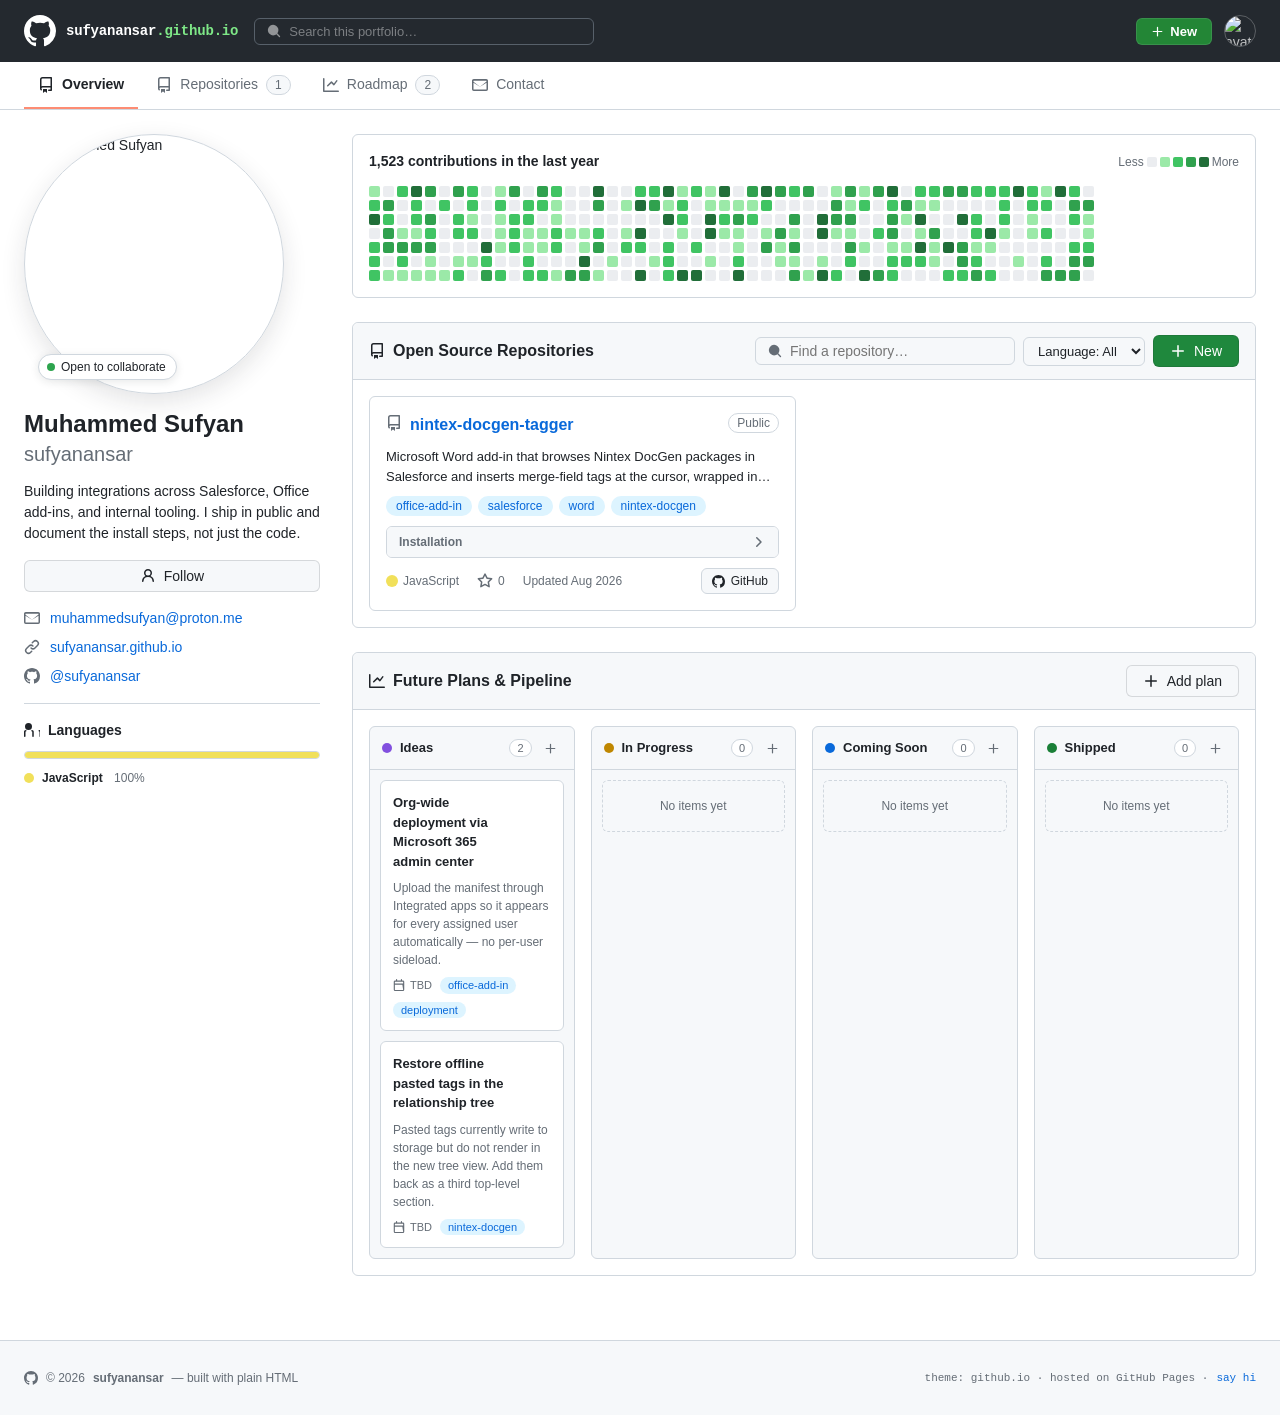
==== index.html @ 813c8bcf "Initial site + Nintex DocGen Field Tagger" ====
<!DOCTYPE html>
<html lang="en">
<head>
<meta charset="UTF-8">
<meta name="viewport" content="width=device-width, initial-scale=1.0">
<title>sufyanansar.github.io — Open Source Portfolio</title>
<link rel="icon" href="https://avatars.githubusercontent.com/u/69829116?s=60&v=4">
<link rel="stylesheet" href="https://cdn.jsdelivr.net/npm/@fontsource/jetbrains-mono@5.0.8/index.css">
<style>
  :root{
    --canvas:#ffffff;
    --subtle:#f6f8fa;
    --border:#d0d7de;
    --border-muted:#d8dee4;
    --text:#1f2328;
    --muted:#656d76;
    --accent:#0969da;
    --accent-emphasis:#0550ae;
    --green:#1f883d;
    --green-hover:#1a7f37;
    --red:#cf222e;
    --purple:#8250df;
    --amber:#9a6700;
    --topic-bg:#ddf4ff;
    --topic-fg:#0969da;
    --header:#24292f;
    --mono:'JetBrains Mono',ui-monospace,SFMono-Regular,Menlo,Consolas,monospace;
    --sans:-apple-system,BlinkMacSystemFont,"Segoe UI","Noto Sans",Helvetica,Arial,sans-serif;
  }
  *{margin:0;padding:0;box-sizing:border-box}
  html{scroll-behavior:smooth}
  body{background:var(--canvas);color:var(--text);font-family:var(--sans);font-size:14px;line-height:1.5}
  ::selection{background:rgba(9,105,218,.2)}
  a{color:var(--accent);text-decoration:none}
  a:hover{text-decoration:underline}
  button{font-family:var(--sans)}
  svg.oct{width:16px;height:16px;fill:currentColor;flex-shrink:0;vertical-align:text-bottom}

  /* ============ TOP DARK HEADER (github.com style) ============ */
  .gh-header{background:var(--header);color:#ffffffb3;position:sticky;top:0;z-index:100}
  .gh-header-inner{max-width:1280px;margin:0 auto;padding:0 24px;height:62px;display:flex;align-items:center;gap:16px}
  .gh-logo{display:flex;align-items:center;gap:10px;color:#fff;font-weight:600;font-size:15px;text-decoration:none}
  .gh-logo:hover{text-decoration:none}
  .gh-logo svg{width:32px;height:32px;fill:#fff}
  .gh-logo span{font-family:var(--mono);font-size:14px;letter-spacing:-.2px}
  .gh-logo span b{color:#7ee787;font-weight:600}
  .gh-search{flex:1;max-width:340px;display:flex;align-items:center;gap:8px;border:1px solid #57606a;border-radius:6px;padding:5px 12px;color:#ffffff80;background:transparent;transition:.15s;cursor:text}
  .gh-search:focus-within{border-color:#7ee787;color:#ffffffcc}
  .gh-search svg{width:14px;height:14px}
  .gh-search input{flex:1;background:transparent;border:none;outline:none;color:#fff;font-size:13px}
  .gh-search input::placeholder{color:#ffffff66}
  .gh-right{margin-left:auto;display:flex;align-items:center;gap:12px}
  .gh-new{display:inline-flex;align-items:center;gap:6px;background:#238636;border:1px solid rgba(240,246,252,.1);color:#fff;font-size:13px;font-weight:600;padding:5px 14px;border-radius:6px;cursor:pointer;transition:.15s}
  .gh-new:hover{background:#2ea043}
  .gh-new svg{width:13px;height:13px}
  .gh-avatar{width:32px;height:32px;border-radius:50%;border:1px solid #ffffff40;overflow:hidden;display:block}
  .gh-avatar img{width:100%;height:100%;object-fit:cover;display:block}

  /* ============ PROFILE TAB BAR ============ */
  .tabbar{border-bottom:1px solid var(--border);background:var(--canvas);position:sticky;top:62px;z-index:90}
  .tabbar-inner{max-width:1280px;margin:0 auto;padding:0 24px;display:flex;gap:4px;overflow-x:auto}
  .tab{display:inline-flex;align-items:center;gap:8px;padding:12px 14px;font-size:14px;color:var(--muted);border-bottom:2px solid transparent;white-space:nowrap;transition:.15s}
  .tab:hover{color:var(--text);border-bottom-color:var(--border);text-decoration:none}
  .tab.active{color:var(--text);font-weight:600;border-bottom-color:#fd8c73}
  .tab .cnt{background:var(--subtle);border:1px solid var(--border);border-radius:2em;font-size:12px;font-weight:500;padding:0 8px;line-height:18px;color:var(--muted)}

  /* ============ LAYOUT ============ */
  .container{max-width:1280px;margin:0 auto;padding:24px;display:grid;grid-template-columns:296px 1fr;gap:32px}

  /* ============ SIDEBAR ============ */
  .avatar-wrap{position:relative;margin-bottom:16px}
  .avatar{width:260px;max-width:100%;aspect-ratio:1;border-radius:50%;border:1px solid var(--border);overflow:hidden;box-shadow:0 8px 24px rgba(31,35,40,.12)}
  .avatar img{width:100%;height:100%;object-fit:cover}
  .status-pill{position:absolute;bottom:14px;left:14px;background:#fff;border:1px solid var(--border);border-radius:2em;padding:3px 10px 3px 8px;font-size:12px;font-weight:500;display:flex;align-items:center;gap:6px;box-shadow:0 2px 8px rgba(31,35,40,.1)}
  .status-pill .sdot{width:8px;height:8px;border-radius:50%;background:#2da44e;animation:pulse 1.8s infinite}
  @keyframes pulse{0%,100%{opacity:1}50%{opacity:.35}}
  .p-name{font-size:24px;font-weight:600;line-height:1.2}
  .p-user{font-size:20px;font-weight:300;color:var(--muted);margin-bottom:12px}
  .p-bio{color:var(--text);margin-bottom:16px}
  .btn{display:inline-flex;align-items:center;justify-content:center;gap:8px;font-size:14px;font-weight:500;padding:5px 16px;border-radius:6px;border:1px solid rgba(31,35,40,.15);background:var(--subtle);color:var(--text);cursor:pointer;transition:.15s;line-height:20px}
  .btn:hover{background:#f3f4f6}
  .btn-green{background:var(--green);border-color:rgba(31,35,40,.15);color:#fff}
  .btn-green:hover{background:var(--green-hover)}
  .btn-full{width:100%}
  .p-meta{list-style:none;margin:16px 0;display:flex;flex-direction:column;gap:8px;color:var(--muted)}
  .p-meta li{display:flex;align-items:center;gap:10px}
  .p-meta svg{color:var(--muted)}
  .p-meta a{color:var(--accent)}
  .divider{border-top:1px solid var(--border);margin:16px 0}
  .side-h{font-size:14px;font-weight:600;margin-bottom:10px;display:flex;align-items:center;gap:8px}
  .lang-bar{display:flex;height:8px;border-radius:6px;overflow:hidden;border:1px solid var(--border);margin-bottom:10px;background:var(--subtle)}
  .lang-bar span{transition:.3s}
  .lang-legend{list-style:none;display:flex;flex-direction:column;gap:6px;font-size:12px;color:var(--muted)}
  .lang-legend li{display:flex;align-items:center;gap:8px}
  .lang-legend .dot{width:10px;height:10px;border-radius:50%;flex-shrink:0}
  .lang-legend b{color:var(--text);font-weight:600}
  .no-langs{font-size:12px;color:var(--muted)}

  /* ============ MAIN ============ */
  .main-col{min-width:0}
  .card-box{border:1px solid var(--border);border-radius:6px;margin-bottom:24px}
  .card-box-head{display:flex;align-items:center;justify-content:space-between;gap:12px;padding:12px 16px;border-bottom:1px solid var(--border);background:var(--subtle);border-radius:6px 6px 0 0;flex-wrap:wrap}
  .card-box-head h2{font-size:16px;font-weight:600;display:flex;align-items:center;gap:8px}
  .card-box-body{padding:16px}

  /* contribution graph */
  .contrib-head{display:flex;align-items:center;justify-content:space-between;gap:12px;flex-wrap:wrap}
  .contrib-head b{font-size:14px}
  .legend{display:flex;align-items:center;gap:3px;font-size:12px;color:var(--muted)}
  .legend i{width:10px;height:10px;border-radius:2px;display:inline-block}
  .graph-scroll{overflow-x:auto;padding-top:14px}
  .graph{display:grid;grid-auto-flow:column;grid-template-rows:repeat(7,11px);gap:3px;width:max-content}
  .graph i{width:11px;height:11px;border-radius:2px;background:#ebedf0}

  /* toolbar */
  .toolbar{display:flex;gap:8px;flex-wrap:wrap;align-items:center}
  .searchbox{display:flex;align-items:center;gap:8px;border:1px solid var(--border);border-radius:6px;padding:5px 12px;flex:1;min-width:200px;transition:.15s}
  .searchbox:focus-within{border-color:var(--accent);box-shadow:0 0 0 3px rgba(9,105,218,.3)}
  .searchbox svg{color:var(--muted);width:14px;height:14px}
  .searchbox input{flex:1;border:none;outline:none;font-size:14px;background:transparent;color:var(--text)}
  select.gh-select{border:1px solid var(--border);border-radius:6px;background:var(--subtle);padding:5px 10px;font-size:13px;color:var(--text);outline:none;cursor:pointer}
  select.gh-select:focus{border-color:var(--accent);box-shadow:0 0 0 3px rgba(9,105,218,.3)}

  /* repo cards */
  .repo-grid{display:grid;grid-template-columns:repeat(2,1fr);gap:16px;padding:16px}
  .repo-card{border:1px solid var(--border);border-radius:6px;padding:16px;display:flex;flex-direction:column;gap:10px;position:relative;transition:.15s;background:var(--canvas)}
  .repo-card:hover{border-color:#b6c2cc;box-shadow:0 4px 12px rgba(31,35,40,.08)}
  .repo-top{display:flex;align-items:flex-start;gap:8px}
  .repo-top svg.repo-ic{color:var(--muted);margin-top:2px}
  .repo-name{font-size:16px;font-weight:600;color:var(--accent);overflow:hidden;text-overflow:ellipsis;white-space:nowrap;flex:1;min-width:0}
  .badge-public{font-size:12px;color:var(--muted);border:1px solid var(--border);border-radius:2em;padding:0 8px;line-height:18px;flex-shrink:0}
  .repo-actions{display:flex;gap:4px;opacity:0;transition:.15s;position:absolute;top:10px;right:10px;background:#fff;padding:2px;border-radius:6px;border:1px solid transparent}
  .repo-card:hover .repo-actions{opacity:1}
  .repo-actions:hover{border-color:var(--border)}
  .icon-btn{width:26px;height:26px;border:none;background:transparent;border-radius:6px;cursor:pointer;display:grid;place-items:center;color:var(--muted);transition:.1s}
  .icon-btn:hover{background:var(--subtle);color:var(--text)}
  .icon-btn.del:hover{color:var(--red)}
  .icon-btn svg{width:14px;height:14px}
  .repo-desc{color:var(--text);font-size:13px;overflow:hidden;display:-webkit-box;-webkit-line-clamp:2;-webkit-box-orient:vertical}
  .topics{display:flex;flex-wrap:wrap;gap:6px}
  .topic{background:var(--topic-bg);color:var(--topic-fg);font-size:12px;font-weight:500;border-radius:2em;padding:1px 10px;transition:.1s;cursor:default}
  .topic:hover{background:#c7e7ff}
  .install details{border:1px solid var(--border);border-radius:6px;overflow:hidden}
  .install summary{list-style:none;cursor:pointer;display:flex;align-items:center;justify-content:space-between;padding:6px 12px;background:var(--subtle);font-size:12px;font-weight:600;color:var(--muted);user-select:none}
  .install summary::-webkit-details-marker{display:none}
  .install summary:hover{color:var(--text)}
  .install summary .chev{transition:.2s}
  .install details[open] summary .chev{transform:rotate(90deg)}
  .install-body{border-top:1px solid var(--border);background:#fff;position:relative}
  .install-body pre{font-family:var(--mono);font-size:12px;line-height:1.6;padding:12px 12px;overflow-x:auto;color:var(--text);white-space:pre-wrap}
  .copy-btn{position:absolute;top:6px;right:6px;display:inline-flex;align-items:center;gap:5px;border:1px solid var(--border);background:var(--subtle);border-radius:6px;font-size:11px;font-family:var(--mono);color:var(--muted);padding:3px 8px;cursor:pointer;transition:.1s}
  .copy-btn:hover{color:var(--text);background:#eef1f4}
  .copy-btn.ok{color:var(--green);border-color:#2da44e66}
  .copy-btn svg{width:12px;height:12px}
  .repo-meta{display:flex;align-items:center;gap:14px;color:var(--muted);font-size:12px;margin-top:auto;flex-wrap:wrap}
  .meta-item{display:inline-flex;align-items:center;gap:5px}
  .meta-item .dot{width:12px;height:12px;border-radius:50%;display:inline-block}
  .star-btn{display:inline-flex;align-items:center;gap:5px;border:none;background:none;color:var(--muted);font-size:12px;cursor:pointer;padding:2px 4px;border-radius:4px;transition:.1s}
  .star-btn:hover{color:var(--accent);background:var(--topic-bg)}
  .star-btn.starred{color:var(--amber)}
  .star-btn.starred svg{fill:#eac54f}
  .gh-link-btn{display:inline-flex;align-items:center;gap:6px;border:1px solid var(--border);background:var(--subtle);border-radius:6px;padding:3px 10px;font-size:12px;font-weight:500;color:var(--text);transition:.1s}
  .gh-link-btn:hover{background:#eef1f4;text-decoration:none;color:var(--accent-emphasis)}
  .gh-link-btn svg{width:13px;height:13px}

  /* empty state */
  .empty{grid-column:1/-1;border:1.5px dashed var(--border);border-radius:6px;text-align:center;padding:48px 20px;color:var(--muted)}
  .empty b{display:block;color:var(--text);font-size:15px;margin-bottom:6px}
  .empty p{margin-bottom:14px;font-size:13px}

  /* ============ ROADMAP BOARD ============ */
  .board{display:grid;grid-template-columns:repeat(4,1fr);gap:16px;padding:16px}
  .board-col{background:var(--subtle);border:1px solid var(--border);border-radius:6px;display:flex;flex-direction:column;min-height:220px}
  .board-col-head{display:flex;align-items:center;gap:8px;padding:10px 12px;border-bottom:1px solid var(--border);font-size:13px;font-weight:600}
  .board-col-head .cdot{width:10px;height:10px;border-radius:50%}
  .board-col-head .cnt{margin-left:auto;background:#fff;border:1px solid var(--border);border-radius:2em;font-size:11px;font-weight:500;padding:0 7px;line-height:16px;color:var(--muted)}
  .board-col-head .add-mini{border:none;background:transparent;color:var(--muted);cursor:pointer;border-radius:4px;width:22px;height:22px;display:grid;place-items:center}
  .board-col-head .add-mini:hover{background:#eef1f4;color:var(--green)}
  .board-col-head .add-mini svg{width:13px;height:13px}
  .board-col-body{padding:10px;display:flex;flex-direction:column;gap:10px;flex:1}
  .plan-card{background:#fff;border:1px solid var(--border);border-radius:6px;padding:12px;display:flex;flex-direction:column;gap:8px;position:relative;transition:.15s;animation:rise .35s ease both}
  @keyframes rise{from{opacity:0;transform:translateY(8px)}to{opacity:1;transform:none}}
  .plan-card:hover{border-color:#b6c2cc;box-shadow:0 3px 10px rgba(31,35,40,.08)}
  .plan-title{font-size:13px;font-weight:600;padding-right:44px}
  .plan-desc{font-size:12px;color:var(--muted)}
  .plan-foot{display:flex;align-items:center;gap:8px;flex-wrap:wrap;font-size:11px;color:var(--muted)}
  .plan-foot .eta{display:inline-flex;align-items:center;gap:5px}
  .plan-foot svg{width:12px;height:12px}
  .plan-tag{background:var(--topic-bg);color:var(--topic-fg);font-size:11px;border-radius:2em;padding:0 8px;font-weight:500}
  .plan-actions{position:absolute;top:8px;right:8px;display:flex;gap:2px;opacity:0;transition:.15s}
  .plan-card:hover .plan-actions{opacity:1}
  .board-empty{border:1.5px dashed var(--border);border-radius:6px;padding:16px 10px;text-align:center;font-size:12px;color:var(--muted)}

  /* ============ FOOTER ============ */
  footer{border-top:1px solid var(--border);background:var(--subtle);margin-top:16px}
  .foot-inner{max-width:1280px;margin:0 auto;padding:28px 24px;display:flex;align-items:center;justify-content:space-between;gap:16px;flex-wrap:wrap;color:var(--muted);font-size:12px}
  .foot-inner .fl{display:flex;align-items:center;gap:8px}
  .foot-inner svg{width:14px;height:14px}
  .foot-inner a{color:var(--accent)}
  .foot-inner .mono{font-family:var(--mono);font-size:11px}

  /* ============ MODALS ============ */
  .overlay{position:fixed;inset:0;background:rgba(31,35,40,.5);backdrop-filter:blur(2px);z-index:200;display:grid;place-items:center;padding:20px;opacity:0;pointer-events:none;transition:.2s}
  .overlay.open{opacity:1;pointer-events:auto}
  .modal{width:100%;max-width:560px;background:#fff;border:1px solid var(--border);border-radius:10px;box-shadow:0 16px 48px rgba(31,35,40,.25);max-height:90vh;overflow-y:auto;transform:translateY(14px);transition:.25s}
  .overlay.open .modal{transform:none}
  .modal-head{display:flex;align-items:center;justify-content:space-between;padding:14px 20px;border-bottom:1px solid var(--border)}
  .modal-head h3{font-size:16px;font-weight:600}
  .modal-body{padding:20px}
  .field{margin-bottom:14px}
  .field label{display:block;font-size:13px;font-weight:600;margin-bottom:6px}
  .field label b{color:var(--red)}
  .field input,.field textarea,.field select{width:100%;border:1px solid var(--border);border-radius:6px;padding:5px 12px;font-size:14px;font-family:var(--sans);color:var(--text);outline:none;transition:.15s;background:#fff}
  .field textarea{font-family:var(--mono);font-size:12.5px;min-height:96px;resize:vertical;line-height:1.6}
  .field input:focus,.field textarea:focus,.field select:focus{border-color:var(--accent);box-shadow:0 0 0 3px rgba(9,105,218,.3)}
  .field .hint{font-size:12px;color:var(--muted);margin-top:4px}
  .field-row{display:grid;grid-template-columns:1fr 1fr;gap:14px}
  .modal-foot{display:flex;justify-content:flex-end;gap:8px;padding:14px 20px;border-top:1px solid var(--border);background:var(--subtle);border-radius:0 0 10px 10px}

  /* toast */
  .toast-zone{position:fixed;bottom:24px;left:50%;transform:translateX(-50%);z-index:300;display:flex;flex-direction:column;align-items:center;gap:8px}
  .toast{background:var(--header);color:#fff;font-size:13px;padding:9px 18px;border-radius:6px;display:flex;align-items:center;gap:9px;box-shadow:0 8px 24px rgba(31,35,40,.4);animation:toastIn .25s ease both}
  .toast.out{animation:toastOut .25s forwards}
  .toast .tdot{width:8px;height:8px;border-radius:50%;background:#3fb950;flex-shrink:0}
  @keyframes toastIn{from{opacity:0;transform:translateY(12px)}to{opacity:1;transform:none}}
  @keyframes toastOut{to{opacity:0;transform:translateY(10px)}}

  @media(max-width:960px){
    .container{grid-template-columns:1fr;gap:24px}
    .avatar{width:200px}
    .repo-grid{grid-template-columns:1fr}
    .board{display:flex;overflow-x:auto}
    .board-col{min-width:250px;flex:1}
    .gh-search{display:none}
    .repo-actions,.plan-actions{opacity:1}
    .tabbar{top:62px}
  }
</style>
</head>
<body>

<!-- ================= DARK HEADER ================= -->
<header class="gh-header">
  <div class="gh-header-inner">
    <a class="gh-logo" href="#overview">
      <svg viewBox="0 0 16 16"><path d="M8 0C3.58 0 0 3.58 0 8c0 3.54 2.29 6.53 5.47 7.59.4.07.55-.17.55-.38 0-.19-.01-.82-.01-1.49-2.01.37-2.53-.49-2.69-.94-.09-.23-.48-.94-.82-1.13-.28-.15-.68-.52-.01-.53.63-.01 1.08.58 1.23.82.72 1.21 1.87.87 2.33.66.07-.52.28-.87.51-1.07-1.78-.2-3.64-.89-3.64-3.95 0-.87.31-1.59.82-2.15-.08-.2-.36-1.02.08-2.12 0 0 .67-.21 2.2.82.64-.18 1.32-.27 2-.27s1.36.09 2 .27c1.53-1.04 2.2-.82 2.2-.82.44 1.1.16 1.92.08 2.12.51.56.82 1.27.82 2.15 0 3.07-1.87 3.75-3.65 3.95.29.25.54.73.54 1.48 0 1.07-.01 1.93-.01 2.2 0 .21.15.46.55.38A8.01 8.01 0 0 0 16 8c0-4.42-3.58-8-8-8z"/></svg>
      <span>sufyanansar<b>.github.io</b></span>
    </a>
    <div class="gh-search">
      <svg class="oct" viewBox="0 0 16 16"><path d="M11.5 7a4.5 4.5 0 1 1-9 0 4.5 4.5 0 0 1 9 0Zm-.82 4.74a6 6 0 1 1 1.06-1.06l3.04 3.04a.75.75 0 1 1-1.06 1.06l-3.04-3.04Z"/></svg>
      <input type="text" placeholder="Search this portfolio…" oninput="document.getElementById('repoSearch').value=this.value;renderRepos();">
    </div>
    <div class="gh-right">
      <button class="gh-new" onclick="openProjectModal()">
        <svg class="oct" viewBox="0 0 16 16"><path d="M8 2a.75.75 0 0 1 .75.75v4.5h4.5a.75.75 0 0 1 0 1.5h-4.5v4.5a.75.75 0 0 1-1.5 0v-4.5h-4.5a.75.75 0 0 1 0-1.5h4.5v-4.5A.75.75 0 0 1 8 2Z"/></svg>
        New
      </button>
      <span class="gh-avatar"><img src="https://avatars.githubusercontent.com/u/69829116?s=60&v=4" alt="avatar"></span>
    </div>
  </div>
</header>

<!-- ================= TAB BAR ================= -->
<nav class="tabbar">
  <div class="tabbar-inner">
    <a class="tab active" href="#overview"><svg class="oct" viewBox="0 0 16 16"><path d="M2 2.5A2.5 2.5 0 0 1 4.5 0h8.75a.75.75 0 0 1 .75.75v12.5a.75.75 0 0 1-.75.75h-2.5a.75.75 0 0 1 0-1.5h1.75v-2h-8a1 1 0 0 0-.714 1.7.75.75 0 1 1-1.072 1.05A2.495 2.495 0 0 1 2 11.5Zm10.5-1h-8a1 1 0 0 0-1 1v6.708A2.486 2.486 0 0 1 4.5 9h8ZM5 12.25a.25.25 0 0 1 .25-.25h3.5a.25.25 0 0 1 .25.25v3.25a.25.25 0 0 1-.4.2l-1.45-1.087a.249.249 0 0 0-.3 0L5.4 15.7a.25.25 0 0 1-.4-.2Z"/></svg>Overview</a>
    <a class="tab" href="#repos"><svg class="oct" viewBox="0 0 16 16"><path d="M2 2.5A2.5 2.5 0 0 1 4.5 0h8.75a.75.75 0 0 1 .75.75v12.5a.75.75 0 0 1-.75.75h-2.5a.75.75 0 0 1 0-1.5h1.75v-2h-8a1 1 0 0 0-.714 1.7.75.75 0 1 1-1.072 1.05A2.495 2.495 0 0 1 2 11.5Zm10.5-1h-8a1 1 0 0 0-1 1v6.708A2.486 2.486 0 0 1 4.5 9h8ZM5 12.25a.25.25 0 0 1 .25-.25h3.5a.25.25 0 0 1 .25.25v3.25a.25.25 0 0 1-.4.2l-1.45-1.087a.249.249 0 0 0-.3 0L5.4 15.7a.25.25 0 0 1-.4-.2Z"/></svg>Repositories <span class="cnt" id="tabRepoCount">0</span></a>
    <a class="tab" href="#roadmap"><svg class="oct" viewBox="0 0 16 16"><path d="M1.5 1.75V13.5h13.75a.75.75 0 0 1 0 1.5H.75a.75.75 0 0 1-.75-.75V1.75a.75.75 0 0 1 1.5 0Zm12.78 2.53-2.75 3.75a.75.75 0 0 1-1.14.11L8.4 6.15 5.22 9.33a.749.749 0 0 1-1.06-1.06l3.75-3.75a.75.75 0 0 1 1.06 0l1.94 1.94 2.24-3.06a.75.75 0 1 1 1.21.88Z"/></svg>Roadmap <span class="cnt" id="tabPlanCount">0</span></a>
    <a class="tab" href="#contact"><svg class="oct" viewBox="0 0 16 16"><path d="M1.75 2h12.5c.966 0 1.75.784 1.75 1.75v8.5A1.75 1.75 0 0 1 14.25 14H1.75A1.75 1.75 0 0 1 0 12.25v-8.5C0 2.784.784 2 1.75 2ZM1.5 12.251c0 .138.112.25.25.25h12.5a.25.25 0 0 0 .25-.25V5.664L8.47 9.39a.749.749 0 0 1-.94 0L1.5 5.664Zm13-8.251a.25.25 0 0 0-.25-.25H1.75a.25.25 0 0 0-.25.25v.75l6.5 4.875L14.5 4.51Z"/></svg>Contact</a>
  </div>
</nav>

<div class="container" id="overview">

  <!-- ================= SIDEBAR ================= -->
  <aside>
    <div class="avatar-wrap">
      <div class="avatar"><img src="https://avatars.githubusercontent.com/u/69829116?s=60&v=4" alt="Muhammed Sufyan"></div>
      <span class="status-pill"><span class="sdot"></span>Open to collaborate</span>
    </div>
    <h1 class="p-name">Muhammed Sufyan</h1>
    <div class="p-user">sufyanansar</div>
    <p class="p-bio">Building integrations across Salesforce, Office add-ins, and internal tooling. I ship in public and document the install steps, not just the code.</p>
    <button class="btn btn-full" id="followBtn" onclick="toggleFollow()">
      <svg class="oct" viewBox="0 0 16 16"><path d="M10.561 8.073a6.005 6.005 0 0 1 3.432 5.142.75.75 0 1 1-1.498.07 4.5 4.5 0 0 0-8.99 0 .75.75 0 0 1-1.498-.07 6.004 6.004 0 0 1 3.431-5.142 3.999 3.999 0 1 1 5.123 0ZM10.5 5a2.5 2.5 0 1 0-5 0 2.5 2.5 0 0 0 5 0Z"/></svg>
      <span id="followLabel">Follow</span>
    </button>
    <ul class="p-meta">
      <li><svg class="oct" viewBox="0 0 16 16"><path d="M1.75 2h12.5c.966 0 1.75.784 1.75 1.75v8.5A1.75 1.75 0 0 1 14.25 14H1.75A1.75 1.75 0 0 1 0 12.25v-8.5C0 2.784.784 2 1.75 2ZM1.5 12.251c0 .138.112.25.25.25h12.5a.25.25 0 0 0 .25-.25V5.664L8.47 9.39a.749.749 0 0 1-.94 0L1.5 5.664Zm13-8.251a.25.25 0 0 0-.25-.25H1.75a.25.25 0 0 0-.25.25v.75l6.5 4.875L14.5 4.51Z"/></svg><a href="mailto:muhammedsufyan@proton.me">muhammedsufyan@proton.me</a></li>
      <li><svg class="oct" viewBox="0 0 16 16"><path d="M7.775 3.275l1.25-1.25a3.5 3.5 0 1 1 4.95 4.95l-2.5 2.5a3.5 3.5 0 0 1-4.95 0 .751.751 0 0 1 .018-1.042.751.751 0 0 1 1.042-.018 1.998 1.998 0 0 0 2.83 0l2.5-2.5a1.998 1.998 0 0 0-2.83-2.83l-1.25 1.25a.751.751 0 0 1-1.042-.018.751.751 0 0 1-.018-1.042Zm-4.69 9.64a1.998 1.998 0 0 0 2.83 0l1.25-1.25a.751.751 0 0 1 1.042.018.751.751 0 0 1 .018 1.042l-1.25 1.25a3.5 3.5 0 1 1-4.95-4.95l2.5-2.5a3.5 3.5 0 0 1 4.95 0 .751.751 0 0 1-.018 1.042.751.751 0 0 1-1.042.018 1.998 1.998 0 0 0-2.83 0l-2.5 2.5a1.998 1.998 0 0 0 0 2.83Z"/></svg><a href="#overview">sufyanansar.github.io</a></li>
      <li><svg class="oct" viewBox="0 0 16 16"><path d="M8 0C3.58 0 0 3.58 0 8c0 3.54 2.29 6.53 5.47 7.59.4.07.55-.17.55-.38 0-.19-.01-.82-.01-1.49-2.01.37-2.53-.49-2.69-.94-.09-.23-.48-.94-.82-1.13-.28-.15-.68-.52-.01-.53.63-.01 1.08.58 1.23.82.72 1.21 1.87.87 2.33.66.07-.52.28-.87.51-1.07-1.78-.2-3.64-.89-3.64-3.95 0-.87.31-1.59.82-2.15-.08-.2-.36-1.02.08-2.12 0 0 .67-.21 2.2.82.64-.18 1.32-.27 2-.27s1.36.09 2 .27c1.53-1.04 2.2-.82 2.2-.82.44 1.1.16 1.92.08 2.12.51.56.82 1.27.82 2.15 0 3.07-1.87 3.75-3.65 3.95.29.25.54.73.54 1.48 0 1.07-.01 1.93-.01 2.2 0 .21.15.46.55.38A8.01 8.01 0 0 0 16 8c0-4.42-3.58-8-8-8z"/></svg><a href="https://github.com/sufyanansar" target="_blank" rel="noopener">@sufyanansar</a></li>
    </ul>
    <div class="divider"></div>
    <h3 class="side-h"><svg class="oct" viewBox="0 0 16 16"><path d="M8 4.5a3.5 3.5 0 1 1-7 0 3.5 3.5 0 0 1 7 0ZM1.75 8a.75.75 0 0 1 0 1.5.25.25 0 0 0-.25.25v4.5a.75.75 0 0 1-1.5 0v-4.5C0 8.784.784 8 1.75 8Zm13.5 0c.966 0 1.75.784 1.75 1.75v4.5a.75.75 0 0 1-1.5 0v-4.5a.25.25 0 0 0-.25-.25.75.75 0 0 1 0-1.5ZM8 8c.966 0 1.75.784 1.75 1.75v4.5a.75.75 0 0 1-1.5 0v-4.5A.25.25 0 0 0 8 9.5.75.75 0 0 1 8 8Z"/></svg>Languages</h3>
    <div id="langSection"></div>
  </aside>

  <!-- ================= MAIN ================= -->
  <main class="main-col">

    <!-- Contributions -->
    <div class="card-box">
      <div class="card-box-body">
        <div class="contrib-head">
          <b><span id="contribTotal">0</span> contributions in the last year</b>
          <span class="legend">Less <i style="background:#ebedf0"></i><i style="background:#9be9a8"></i><i style="background:#40c463"></i><i style="background:#30a14e"></i><i style="background:#216e39"></i> More</span>
        </div>
        <div class="graph-scroll"><div class="graph" id="graph"></div></div>
      </div>
    </div>

    <!-- Repositories -->
    <section id="repos">
      <div class="card-box">
        <div class="card-box-head">
          <h2><svg class="oct" viewBox="0 0 16 16"><path d="M2 2.5A2.5 2.5 0 0 1 4.5 0h8.75a.75.75 0 0 1 .75.75v12.5a.75.75 0 0 1-.75.75h-2.5a.75.75 0 0 1 0-1.5h1.75v-2h-8a1 1 0 0 0-.714 1.7.75.75 0 1 1-1.072 1.05A2.495 2.495 0 0 1 2 11.5Zm10.5-1h-8a1 1 0 0 0-1 1v6.708A2.486 2.486 0 0 1 4.5 9h8ZM5 12.25a.25.25 0 0 1 .25-.25h3.5a.25.25 0 0 1 .25.25v3.25a.25.25 0 0 1-.4.2l-1.45-1.087a.249.249 0 0 0-.3 0L5.4 15.7a.25.25 0 0 1-.4-.2Z"/></svg>Open Source Repositories</h2>
          <div class="toolbar" style="flex:1;justify-content:flex-end">
            <div class="searchbox" style="max-width:260px">
              <svg class="oct" viewBox="0 0 16 16"><path d="M11.5 7a4.5 4.5 0 1 1-9 0 4.5 4.5 0 0 1 9 0Zm-.82 4.74a6 6 0 1 1 1.06-1.06l3.04 3.04a.75.75 0 1 1-1.06 1.06l-3.04-3.04Z"/></svg>
              <input type="text" id="repoSearch" placeholder="Find a repository…" oninput="renderRepos()">
            </div>
            <select class="gh-select" id="langFilter" onchange="renderRepos()"></select>
            <button class="btn btn-green" onclick="openProjectModal()">
              <svg class="oct" viewBox="0 0 16 16"><path d="M8 2a.75.75 0 0 1 .75.75v4.5h4.5a.75.75 0 0 1 0 1.5h-4.5v4.5a.75.75 0 0 1-1.5 0v-4.5h-4.5a.75.75 0 0 1 0-1.5h4.5v-4.5A.75.75 0 0 1 8 2Z"/></svg>
              New
            </button>
          </div>
        </div>
        <div class="repo-grid" id="repoGrid"></div>
      </div>
    </section>

    <!-- Roadmap -->
    <section id="roadmap">
      <div class="card-box">
        <div class="card-box-head">
          <h2><svg class="oct" viewBox="0 0 16 16"><path d="M1.5 1.75V13.5h13.75a.75.75 0 0 1 0 1.5H.75a.75.75 0 0 1-.75-.75V1.75a.75.75 0 0 1 1.5 0Zm12.78 2.53-2.75 3.75a.75.75 0 0 1-1.14.11L8.4 6.15 5.22 9.33a.749.749 0 0 1-1.06-1.06l3.75-3.75a.75.75 0 0 1 1.06 0l1.94 1.94 2.24-3.06a.75.75 0 1 1 1.21.88Z"/></svg>Future Plans &amp; Pipeline</h2>
          <button class="btn" onclick="openPlanModal()">
            <svg class="oct" viewBox="0 0 16 16"><path d="M8 2a.75.75 0 0 1 .75.75v4.5h4.5a.75.75 0 0 1 0 1.5h-4.5v4.5a.75.75 0 0 1-1.5 0v-4.5h-4.5a.75.75 0 0 1 0-1.5h4.5v-4.5A.75.75 0 0 1 8 2Z"/></svg>
            Add plan
          </button>
        </div>
        <div class="board" id="board"></div>
      </div>
    </section>
  </main>
</div>

<!-- ================= FOOTER ================= -->
<footer id="contact">
  <div class="foot-inner">
    <span class="fl"><svg class="oct" viewBox="0 0 16 16"><path d="M8 0C3.58 0 0 3.58 0 8c0 3.54 2.29 6.53 5.47 7.59.4.07.55-.17.55-.38 0-.19-.01-.82-.01-1.49-2.01.37-2.53-.49-2.69-.94-.09-.23-.48-.94-.82-1.13-.28-.15-.68-.52-.01-.53.63-.01 1.08.58 1.23.82.72 1.21 1.87.87 2.33.66.07-.52.28-.87.51-1.07-1.78-.2-3.64-.89-3.64-3.95 0-.87.31-1.59.82-2.15-.08-.2-.36-1.02.08-2.12 0 0 .67-.21 2.2.82.64-.18 1.32-.27 2-.27s1.36.09 2 .27c1.53-1.04 2.2-.82 2.2-.82.44 1.1.16 1.92.08 2.12.51.56.82 1.27.82 2.15 0 3.07-1.87 3.75-3.65 3.95.29.25.54.73.54 1.48 0 1.07-.01 1.93-.01 2.2 0 .21.15.46.55.38A8.01 8.01 0 0 0 16 8c0-4.42-3.58-8-8-8z"/></svg>© 2026 <b>sufyanansar</b> — built with plain HTML</span>
    <span class="fl mono">theme: github.io · hosted on GitHub Pages · <a href="mailto:muhammedsufyan@proton.me">say hi</a></span>
  </div>
</footer>

<!-- ================= PROJECT MODAL ================= -->
<div class="overlay" id="projectOverlay" onclick="if(event.target===this)closeProjectModal()">
  <div class="modal">
    <div class="modal-head"><h3 id="projModalTitle">Create a new repository</h3>
      <button class="icon-btn" onclick="closeProjectModal()" style="width:30px;height:30px"><svg class="oct" viewBox="0 0 16 16"><path d="M3.72 3.72a.75.75 0 0 1 1.06 0L8 6.94l3.22-3.22a.75.75 0 1 1 1.06 1.06L9.06 8l3.22 3.22a.75.75 0 1 1-1.06 1.06L8 9.06l-3.22 3.22a.75.75 0 0 1-1.06-1.06L6.94 8 3.72 4.78a.75.75 0 0 1 0-1.06Z"/></svg></button>
    </div>
    <form id="projectForm" onsubmit="saveProject(event)">
      <div class="modal-body">
        <div class="field"><label>Repository name <b>*</b></label><input type="text" id="pName" placeholder="my-awesome-project" required></div>
        <div class="field"><label>GitHub repository URL <b>*</b></label><input type="url" id="pRepo" placeholder="https://github.com/username/repo" required><div class="hint">The public repo this card links to.</div></div>
        <div class="field-row">
          <div class="field"><label>Primary language</label><select id="pLang"></select></div>
          <div class="field"><label>Stars</label><input type="number" id="pStars" min="0" value="0"></div>
        </div>
        <div class="field"><label>Description</label><textarea id="pDesc" style="font-family:var(--sans);font-size:14px" placeholder="Short summary shown on the card"></textarea></div>
        <div class="field"><label>Installation instructions <b>*</b></label><textarea id="pInstall" placeholder="git clone https://github.com/username/repo.git&#10;cd repo&#10;npm install &amp;&amp; npm run build" required></textarea></div>
        <div class="field"><label>Topics</label><input type="text" id="pTags" placeholder="cli, typescript, devtools (comma separated)"></div>
      </div>
      <div class="modal-foot">
        <button type="button" class="btn" onclick="closeProjectModal()">Cancel</button>
        <button type="submit" class="btn btn-green" id="projSubmitBtn">Create repository</button>
      </div>
    </form>
  </div>
</div>

<!-- ================= PLAN MODAL ================= -->
<div class="overlay" id="planOverlay" onclick="if(event.target===this)closePlanModal()">
  <div class="modal">
    <div class="modal-head"><h3 id="planModalTitle">Add a plan to the pipeline</h3>
      <button class="icon-btn" onclick="closePlanModal()" style="width:30px;height:30px"><svg class="oct" viewBox="0 0 16 16"><path d="M3.72 3.72a.75.75 0 0 1 1.06 0L8 6.94l3.22-3.22a.75.75 0 1 1 1.06 1.06L9.06 8l3.22 3.22a.75.75 0 1 1-1.06 1.06L8 9.06l-3.22 3.22a.75.75 0 0 1-1.06-1.06L6.94 8 3.72 4.78a.75.75 0 0 1 0-1.06Z"/></svg></button>
    </div>
    <form id="planForm" onsubmit="savePlan(event)">
      <div class="modal-body">
        <div class="field"><label>What are you planning to develop? <b>*</b></label><input type="text" id="plTitle" placeholder="e.g. Realtime collaboration engine" required></div>
        <div class="field-row">
          <div class="field"><label>Board column</label>
            <select id="plStatus">
              <option value="idea">💡 Ideas</option>
              <option value="dev">🛠 In Progress</option>
              <option value="soon">🚀 Coming Soon</option>
              <option value="shipped">✅ Shipped</option>
            </select>
          </div>
          <div class="field"><label>Target / ETA</label><input type="text" id="plEta" placeholder="Q4 2026"></div>
        </div>
        <div class="field"><label>Details</label><textarea id="plDesc" style="font-family:var(--sans);font-size:14px" placeholder="Goals, tech stack, milestones — the work in the pipeline."></textarea></div>
        <div class="field"><label>Topics</label><input type="text" id="plTags" placeholder="rust, wasm (comma separated)"></div>
      </div>
      <div class="modal-foot">
        <button type="button" class="btn" onclick="closePlanModal()">Cancel</button>
        <button type="submit" class="btn btn-green" id="planSubmitBtn">Add to board</button>
      </div>
    </form>
  </div>
</div>

<div class="toast-zone" id="toastZone"></div>

<script>
/* ================= CONSTANTS & DATA ================= */
const LS_P='ghio_projects_v1', LS_PL='ghio_plans_v1';
const LANG_COLORS={'JavaScript':'#f1e05a','TypeScript':'#3178c6','Python':'#3572A5','Rust':'#dea584','Go':'#00ADD8','HTML':'#e34c26','CSS':'#663399','C':'#555555','C++':'#f34b72','Java':'#b07219','Ruby':'#701516','PHP':'#4F5D95','Shell':'#89e051','Apex':'#2090c3','Other':'#6e7781'};
const BOARD_COLS=[
  {key:'idea',label:'Ideas',dot:'#8250df'},
  {key:'dev',label:'In Progress',dot:'#bf8700'},
  {key:'soon',label:'Coming Soon',dot:'#0969da'},
  {key:'shipped',label:'Shipped',dot:'#1a7f37'}
];
const seedProjects=[
  {
    id:'p1',
    name:'nintex-docgen-tagger',
    repo:'https://github.com/sufyanansar/nintex-docgen-tagger',
    desc:'Microsoft Word add-in that browses Nintex DocGen packages in Salesforce and inserts merge-field tags at the cursor, wrapped in content controls.',
    install:'In Word: Insert → Add-ins → More Add-ins → Upload My Add-in\nPaste this manifest URL:\n  https://sufyanansar.github.io/nintex-docgen-tagger/manifest.xml\n\nConnect to Salesforce (no Connected App needed):\n1. Developer Console → Debug → Open Execute Anonymous Window\n2. Run: System.debug(UserInfo.getSessionId());\n3. Copy the session ID, paste it into your org URL after ?sid=\n4. Paste that full URL into the add-in\'s \"Connect\" field\n\nSessions expire after a few hours — reconnect with a fresh URL when that happens.',
    tags:['office-add-in','salesforce','word','nintex-docgen'],
    language:'JavaScript',
    stars:0,
    starred:false,
    updated:'2026-08-06'
  }
];
const seedPlans=[
  {id:'pl1',title:'Org-wide deployment via Microsoft 365 admin center',status:'idea',eta:'TBD',desc:'Upload the manifest through Integrated apps so it appears for every assigned user automatically — no per-user sideload.',tags:['office-add-in','deployment']},
  {id:'pl2',title:'Restore offline pasted tags in the relationship tree',status:'idea',eta:'TBD',desc:'Pasted tags currently write to storage but do not render in the new tree view. Add them back as a third top-level section.',tags:['nintex-docgen']}
];

let projects=load(LS_P,seedProjects), plans=load(LS_PL,seedPlans);
let editingProjectId=null, editingPlanId=null, following=false;

function load(k,f){try{const r=localStorage.getItem(k);if(r)return JSON.parse(r);}catch(e){} localStorage.setItem(k,JSON.stringify(f));return JSON.parse(JSON.stringify(f));}
const saveP=()=>localStorage.setItem(LS_P,JSON.stringify(projects));
const saveL=()=>localStorage.setItem(LS_PL,JSON.stringify(plans));
const uid=()=>Math.random().toString(36).slice(2,9)+Date.now().toString(36);
const esc=s=>String(s).replace(/[&<>"']/g,c=>({'&':'&amp;','<':'&lt;','>':'&gt;','"':'&quot;',"'":'&#39;'}[c]));

/* ================= ICONS ================= */
const IC={
  repo:'<svg class="oct repo-ic" viewBox="0 0 16 16"><path d="M2 2.5A2.5 2.5 0 0 1 4.5 0h8.75a.75.75 0 0 1 .75.75v12.5a.75.75 0 0 1-.75.75h-2.5a.75.75 0 0 1 0-1.5h1.75v-2h-8a1 1 0 0 0-.714 1.7.75.75 0 1 1-1.072 1.05A2.495 2.495 0 0 1 2 11.5Zm10.5-1h-8a1 1 0 0 0-1 1v6.708A2.486 2.486 0 0 1 4.5 9h8ZM5 12.25a.25.25 0 0 1 .25-.25h3.5a.25.25 0 0 1 .25.25v3.25a.25.25 0 0 1-.4.2l-1.45-1.087a.249.249 0 0 0-.3 0L5.4 15.7a.25.25 0 0 1-.4-.2Z"/></svg>',
  star:'<svg class="oct" viewBox="0 0 16 16"><path d="M8 .25a.75.75 0 0 1 .673.418l1.882 3.815 4.21.612a.75.75 0 0 1 .416 1.279l-3.046 2.97.719 4.192a.75.75 0 0 1-1.088.791L8 12.347l-3.766 1.98a.75.75 0 0 1-1.088-.79l.72-4.194L.818 6.374a.75.75 0 0 1 .416-1.28l4.21-.611L7.327.668A.75.75 0 0 1 8 .25Zm0 2.445L6.615 5.5a.75.75 0 0 1-.564.41l-3.097.45 2.24 2.184a.75.75 0 0 1 .216.664l-.528 3.084 2.769-1.456a.75.75 0 0 1 .698 0l2.77 1.456-.53-3.084a.75.75 0 0 1 .216-.664l2.24-2.183-3.096-.45a.75.75 0 0 1-.564-.41L8 2.694Z"/></svg>',
  starF:'<svg class="oct" viewBox="0 0 16 16"><path d="M8 .25a.75.75 0 0 1 .673.418l1.882 3.815 4.21.612a.75.75 0 0 1 .416 1.279l-3.046 2.97.719 4.192a.75.75 0 0 1-1.088.791L8 12.347l-3.766 1.98a.75.75 0 0 1-1.088-.79l.72-4.194L.818 6.374a.75.75 0 0 1 .416-1.28l4.21-.611L7.327.668A.75.75 0 0 1 8 .25Z"/></svg>',
  gh:'<svg class="oct" viewBox="0 0 16 16"><path d="M8 0C3.58 0 0 3.58 0 8c0 3.54 2.29 6.53 5.47 7.59.4.07.55-.17.55-.38 0-.19-.01-.82-.01-1.49-2.01.37-2.53-.49-2.69-.94-.09-.23-.48-.94-.82-1.13-.28-.15-.68-.52-.01-.53.63-.01 1.08.58 1.23.82.72 1.21 1.87.87 2.33.66.07-.52.28-.87.51-1.07-1.78-.2-3.64-.89-3.64-3.95 0-.87.31-1.59.82-2.15-.08-.2-.36-1.02.08-2.12 0 0 .67-.21 2.2.82.64-.18 1.32-.27 2-.27s1.36.09 2 .27c1.53-1.04 2.2-.82 2.2-.82.44 1.1.16 1.92.08 2.12.51.56.82 1.27.82 2.15 0 3.07-1.87 3.75-3.65 3.95.29.25.54.73.54 1.48 0 1.07-.01 1.93-.01 2.2 0 .21.15.46.55.38A8.01 8.01 0 0 0 16 8c0-4.42-3.58-8-8-8z"/></svg>',
  copy:'<svg class="oct" viewBox="0 0 16 16"><path d="M0 6.75C0 5.784.784 5 1.75 5h1.5a.75.75 0 0 1 0 1.5h-1.5a.25.25 0 0 0-.25.25v7.5c0 .138.112.25.25.25h7.5a.25.25 0 0 0 .25-.25v-1.5a.75.75 0 0 1 1.5 0v1.5A1.75 1.75 0 0 1 9.25 16h-7.5A1.75 1.75 0 0 1 0 14.25Z"/><path d="M5 1.75C5 .784 5.784 0 6.75 0h7.5C15.216 0 16 .784 16 1.75v7.5A1.75 1.75 0 0 1 14.25 11h-7.5A1.75 1.75 0 0 1 5 9.25Zm1.75-.25a.25.25 0 0 0-.25.25v7.5c0 .138.112.25.25.25h7.5a.25.25 0 0 0 .25-.25v-7.5a.25.25 0 0 0-.25-.25Z"/></svg>',
  check:'<svg class="oct" viewBox="0 0 16 16"><path d="M13.78 4.22a.75.75 0 0 1 0 1.06l-7.25 7.25a.75.75 0 0 1-1.06 0L2.22 9.28a.75.75 0 0 1 1.06-1.06L6 10.94l6.72-6.72a.75.75 0 0 1 1.06 0Z"/></svg>',
  edit:'<svg class="oct" viewBox="0 0 16 16"><path d="M11.013 1.427a1.75 1.75 0 0 1 2.474 0l1.086 1.086a1.75 1.75 0 0 1 0 2.474l-8.61 8.61c-.21.21-.47.364-.756.445l-3.251.93a.75.75 0 0 1-.927-.928l.929-3.25c.081-.286.235-.547.445-.758l8.61-8.61Zm.176 4.823L9.75 4.81l-6.286 6.287a.253.253 0 0 0-.064.108l-.558 1.953 1.953-.558a.253.253 0 0 0 .108-.064Zm1.238-3.763a.25.25 0 0 0-.354 0L10.811 3.75l1.439 1.44 1.263-1.263a.25.25 0 0 0 0-.354Z"/></svg>',
  trash:'<svg class="oct" viewBox="0 0 16 16"><path d="M11 1.75V3h2.25a.75.75 0 0 1 0 1.5H2.75a.75.75 0 0 1 0-1.5H5V1.75C5 .784 5.784 0 6.75 0h2.5C10.216 0 11 .784 11 1.75ZM4.496 6.675l.66 6.6a.25.25 0 0 0 .249.225h5.19a.25.25 0 0 0 .249-.225l.66-6.6a.75.75 0 0 1 1.492.149l-.66 6.6A1.748 1.748 0 0 1 10.595 15h-5.19a1.748 1.748 0 0 1-1.741-1.575l-.66-6.6a.75.75 0 1 1 1.492-.15ZM6.5 3h3v-1a.25.25 0 0 0-.25-.25h-2.5a.25.25 0 0 0-.25.25Z"/></svg>',
  cal:'<svg class="oct" viewBox="0 0 16 16"><path d="M4.75 0a.75.75 0 0 1 .75.75V2h5V.75a.75.75 0 0 1 1.5 0V2h1.25c.966 0 1.75.784 1.75 1.75v10.5A1.75 1.75 0 0 1 13.25 16H2.75A1.75 1.75 0 0 1 1 14.25V3.75C1 2.784 1.784 2 2.75 2H4V.75A.75.75 0 0 1 4.75 0Zm0 3.5h-2a.25.25 0 0 0-.25.25V6h11V3.75a.25.25 0 0 0-.25-.25Zm7.75 4H2.5v6.75c0 .138.112.25.25.25h10.5a.25.25 0 0 0 .25-.25Z"/></svg>',
  chev:'<svg class="oct chev" viewBox="0 0 16 16"><path d="M6.22 3.22a.75.75 0 0 1 1.06 0l4.25 4.25a.75.75 0 0 1 0 1.06l-4.25 4.25a.751.751 0 0 1-1.042-.018.751.751 0 0 1-.018-1.042L9.94 8 6.22 4.28a.75.75 0 0 1 0-1.06Z"/></svg>',
  plus:'<svg class="oct" viewBox="0 0 16 16"><path d="M8 2a.75.75 0 0 1 .75.75v4.5h4.5a.75.75 0 0 1 0 1.5h-4.5v4.5a.75.75 0 0 1-1.5 0v-4.5h-4.5a.75.75 0 0 1 0-1.5h4.5v-4.5A.75.75 0 0 1 8 2Z"/></svg>'
};

/* ================= TOAST ================= */
function toast(msg){
  const z=document.getElementById('toastZone');
  const t=document.createElement('div');t.className='toast';
  t.innerHTML='<span class="tdot"></span>'+esc(msg);
  z.appendChild(t);
  setTimeout(()=>{t.classList.add('out');setTimeout(()=>t.remove(),260);},2300);
}

/* ================= CONTRIBUTION GRAPH ================= */
function mulberry32(a){return function(){a|=0;a=a+0x6D2B79F5|0;let t=Math.imul(a^a>>>15,1|a);t=t+Math.imul(t^t>>>7,61|t)^t;return((t^t>>>14)>>>0)/4294967296;}}
function renderGraph(){
  const rnd=mulberry32(20260806);
  const colors=['#ebedf0','#9be9a8','#40c463','#30a14e','#216e39'];
  const g=document.getElementById('graph');
  let total=0,html='';
  for(let w=0;w<52;w++){
    for(let d=0;d<7;d++){
      const r=rnd();
      let lvl=0;
      if(r>0.35)lvl=1; if(r>0.58)lvl=2; if(r>0.78)lvl=3; if(r>0.92)lvl=4;
      total+=lvl*3;
      html+='<i style="background:'+colors[lvl]+'" title="'+(lvl*3)+' contributions"></i>';
    }
  }
  g.innerHTML=html;
  document.getElementById('contribTotal').textContent=(total+projects.length*17+plans.length*9).toLocaleString();
}

/* ================= SIDEBAR LANGUAGES ================= */
function renderLangs(){
  const counts={};
  projects.forEach(p=>{counts[p.language]=(counts[p.language]||0)+1;});
  const entries=Object.entries(counts).sort((a,b)=>b[1]-a[1]);
  const box=document.getElementById('langSection');
  if(!entries.length){box.innerHTML='<div class="no-langs">No repositories yet.</div>';return;}
  const total=entries.reduce((s,e)=>s+e[1],0);
  let bar='<div class="lang-bar">',legend='<ul class="lang-legend">';
  entries.forEach(([lang,n])=>{
    const pct=Math.round(n/total*100);
    const col=LANG_COLORS[lang]||LANG_COLORS.Other;
    bar+='<span style="width:'+pct+'%;background:'+col+'" title="'+esc(lang)+'"></span>';
    legend+='<li><span class="dot" style="background:'+col+'"></span><b>'+esc(lang)+'</b>&nbsp;'+pct+'%</li>';
  });
  bar+='</div>';legend+='</ul>';
  box.innerHTML=bar+legend;
}

/* ================= REPOS ================= */
function buildLangFilter(){
  const sel=document.getElementById('langFilter');
  const cur=sel.value;
  const langs=[...new Set(projects.map(p=>p.language))];
  sel.innerHTML='<option value="">Language: All</option>'+langs.map(l=>'<option'+(l===cur?' selected':'')+'>'+esc(l)+'</option>').join('');
}
function renderRepos(){
  buildLangFilter();
  const q=document.getElementById('repoSearch').value.trim().toLowerCase();
  const lf=document.getElementById('langFilter').value;
  const grid=document.getElementById('repoGrid');
  const list=projects.filter(p=>{
    const hay=(p.name+' '+(p.desc||'')+' '+(p.tags||[]).join(' ')).toLowerCase();
    return (!q||hay.includes(q)) && (!lf||p.language===lf);
  });
  if(!list.length){
    grid.innerHTML='<div class="empty"><b>'+(q||lf?'No repositories matched':'No repositories yet')+'</b><p>'+(q||lf?'Try a different search or filter.':'Create your first open source repository card with install instructions.')+'</p>'+(q||lf?'':'<button class="btn btn-green" onclick="openProjectModal()">Create repository</button>')+'</div>';
  }else{
    grid.innerHTML=list.map(p=>{
      const col=LANG_COLORS[p.language]||LANG_COLORS.Other;
      const d=new Date(p.updated||Date.now());
      const mon=d.toLocaleString('en',{month:'short',year:'numeric'});
      return '<article class="repo-card">'
        +'<div class="repo-top">'+IC.repo+'<a class="repo-name" href="'+esc(p.repo)+'" target="_blank" rel="noopener">'+esc(p.name)+'</a><span class="badge-public">Public</span></div>'
        +'<div class="repo-actions"><button class="icon-btn" title="Edit" onclick="editProject(\''+p.id+'\')">'+IC.edit+'</button><button class="icon-btn del" title="Delete" onclick="deleteProject(\''+p.id+'\')">'+IC.trash+'</button></div>'
        +(p.desc?'<p class="repo-desc">'+esc(p.desc)+'</p>':'')
        +((p.tags&&p.tags.length)?'<div class="topics">'+p.tags.map(t=>'<span class="topic">'+esc(t)+'</span>').join('')+'</div>':'')
        +'<div class="install"><details><summary><span>Installation</span>'+IC.chev+'</summary><div class="install-body"><pre>'+esc(p.install)+'</pre><button class="copy-btn" onclick="copyInstall(\''+p.id+'\',this)">'+IC.copy+' copy</button></div></details></div>'
        +'<div class="repo-meta">'
          +'<span class="meta-item"><span class="dot" style="background:'+col+'"></span>'+esc(p.language)+'</span>'
          +'<button class="star-btn'+(p.starred?' starred':'')+'" onclick="toggleStar(\''+p.id+'\',this)">'+(p.starred?IC.starF:IC.star)+' '+(p.stars+(p.starred?1:0))+'</button>'
          +'<span class="meta-item">Updated '+mon+'</span>'
          +'<a class="gh-link-btn" style="margin-left:auto" href="'+esc(p.repo)+'" target="_blank" rel="noopener">'+IC.gh+' GitHub</a>'
        +'</div>'
      +'</article>';
    }).join('');
  }
  document.getElementById('tabRepoCount').textContent=projects.length;
  renderLangs();
}
function toggleStar(id,btn){
  const p=projects.find(x=>x.id===id);if(!p)return;
  p.starred=!p.starred;saveP();renderRepos();
  toast(p.starred?'Starred '+p.name+' ★':'Unstarred '+p.name);
}
function copyInstall(id,btn){
  const p=projects.find(x=>x.id===id);if(!p)return;
  const done=()=>{btn.classList.add('ok');btn.innerHTML=IC.check+' copied!';toast('Install commands copied');setTimeout(()=>{btn.classList.remove('ok');btn.innerHTML=IC.copy+' copy';},1600);};
  if(navigator.clipboard&&navigator.clipboard.writeText){navigator.clipboard.writeText(p.install).then(done).catch(()=>fb());}else fb();
  function fb(){const ta=document.createElement('textarea');ta.value=p.install;ta.style.cssText='position:fixed;opacity:0';document.body.appendChild(ta);ta.select();try{document.execCommand('copy');}catch(e){}document.body.removeChild(ta);done();}
}

/* ================= BOARD ================= */
function renderBoard(){
  const board=document.getElementById('board');
  board.innerHTML=BOARD_COLS.map(c=>{
    const items=plans.filter(pl=>pl.status===c.key);
    return '<div class="board-col">'
      +'<div class="board-col-head"><span class="cdot" style="background:'+c.dot+'"></span>'+c.label+'<span class="cnt">'+items.length+'</span><button class="add-mini" title="Add to '+c.label+'" onclick="openPlanModal(\''+c.key+'\')">'+IC.plus+'</button></div>'
      +'<div class="board-col-body">'
      +(items.length?items.map(pl=>
        '<div class="plan-card">'
          +'<div class="plan-actions"><button class="icon-btn" title="Edit" onclick="editPlan(\''+pl.id+'\')">'+IC.edit+'</button><button class="icon-btn del" title="Delete" onclick="deletePlan(\''+pl.id+'\')">'+IC.trash+'</button></div>'
          +'<div class="plan-title">'+esc(pl.title)+'</div>'
          +(pl.desc?'<div class="plan-desc">'+esc(pl.desc)+'</div>':'')
          +'<div class="plan-foot">'
            +(pl.eta?'<span class="eta">'+IC.cal+esc(pl.eta)+'</span>':'')
            +((pl.tags&&pl.tags.length)?pl.tags.map(t=>'<span class="plan-tag">'+esc(t)+'</span>').join(''):'')
          +'</div>'
        +'</div>').join('')
        :'<div class="board-empty">No items yet</div>')
      +'</div></div>';
  }).join('');
  document.getElementById('tabPlanCount').textContent=plans.length;
}

/* ================= PROJECT MODAL ================= */
function fillLangSelect(){
  document.getElementById('pLang').innerHTML=Object.keys(LANG_COLORS).map(l=>'<option>'+l+'</option>').join('');
}
function openProjectModal(){
  editingProjectId=null;
  document.getElementById('projectForm').reset();
  document.getElementById('pStars').value=0;
  document.getElementById('projModalTitle').textContent='Create a new repository';
  document.getElementById('projSubmitBtn').textContent='Create repository';
  document.getElementById('projectOverlay').classList.add('open');
  setTimeout(()=>document.getElementById('pName').focus(),180);
}
function closeProjectModal(){document.getElementById('projectOverlay').classList.remove('open');}
function editProject(id){
  const p=projects.find(x=>x.id===id);if(!p)return;
  editingProjectId=id;
  document.getElementById('pName').value=p.name;
  document.getElementById('pRepo').value=p.repo;
  document.getElementById('pLang').value=p.language;
  document.getElementById('pStars').value=p.stars;
  document.getElementById('pDesc').value=p.desc||'';
  document.getElementById('pInstall').value=p.install||'';
  document.getElementById('pTags').value=(p.tags||[]).join(', ');
  document.getElementById('projModalTitle').textContent='Edit repository';
  document.getElementById('projSubmitBtn').textContent='Save changes';
  document.getElementById('projectOverlay').classList.add('open');
}
function saveProject(e){
  e.preventDefault();
  const name=document.getElementById('pName').value.trim();
  const repo=document.getElementById('pRepo').value.trim();
  const install=document.getElementById('pInstall').value.trim();
  if(!name||!repo||!install){toast('Name, repo URL and install steps are required');return;}
  if(!/^https?:\/\/(www\.)?github\.com\/.+/i.test(repo)){toast('Please enter a valid github.com URL');return;}
  const data={name,repo,install,
    language:document.getElementById('pLang').value,
    stars:Math.max(0,parseInt(document.getElementById('pStars').value)||0),
    desc:document.getElementById('pDesc').value.trim(),
    tags:document.getElementById('pTags').value.split(',').map(t=>t.trim()).filter(Boolean),
    updated:new Date().toISOString().slice(0,10)};
  if(editingProjectId){Object.assign(projects.find(x=>x.id===editingProjectId),data);toast('Repository updated ✓');}
  else{projects.unshift(Object.assign({id:uid(),starred:false},data));toast('Repository created ✓');}
  saveP();renderRepos();closeProjectModal();
}
function deleteProject(id){
  const p=projects.find(x=>x.id===id);if(!p)return;
  if(confirm('Delete "'+p.name+'" from your portfolio?')){
    projects=projects.filter(x=>x.id!==id);saveP();renderRepos();toast('Repository deleted');
  }
}

/* ================= PLAN MODAL ================= */
function openPlanModal(preset){
  editingPlanId=null;
  document.getElementById('planForm').reset();
  if(preset)document.getElementById('plStatus').value=preset;
  document.getElementById('planModalTitle').textContent='Add a plan to the pipeline';
  document.getElementById('planSubmitBtn').textContent='Add to board';
  document.getElementById('planOverlay').classList.add('open');
  setTimeout(()=>document.getElementById('plTitle').focus(),180);
}
function closePlanModal(){document.getElementById('planOverlay').classList.remove('open');}
function editPlan(id){
  const pl=plans.find(x=>x.id===id);if(!pl)return;
  editingPlanId=id;
  document.getElementById('plTitle').value=pl.title;
  document.getElementById('plStatus').value=pl.status;
  document.getElementById('plEta').value=pl.eta||'';
  document.getElementById('plDesc').value=pl.desc||'';
  document.getElementById('plTags').value=(pl.tags||[]).join(', ');
  document.getElementById('planModalTitle').textContent='Edit plan';
  document.getElementById('planSubmitBtn').textContent='Save changes';
  document.getElementById('planOverlay').classList.add('open');
}
function savePlan(e){
  e.preventDefault();
  const title=document.getElementById('plTitle').value.trim();
  if(!title){toast('Please give your plan a title');return;}
  const data={title,
    status:document.getElementById('plStatus').value,
    eta:document.getElementById('plEta').value.trim(),
    desc:document.getElementById('plDesc').value.trim(),
    tags:document.getElementById('plTags').value.split(',').map(t=>t.trim()).filter(Boolean)};
  if(editingPlanId){Object.assign(plans.find(x=>x.id===editingPlanId),data);toast('Plan updated ✓');}
  else{plans.unshift(Object.assign({id:uid()},data));toast('Added to the pipeline ✓');}
  saveL();renderBoard();closePlanModal();
}
function deletePlan(id){
  const pl=plans.find(x=>x.id===id);if(!pl)return;
  if(confirm('Remove "'+pl.title+'" from the pipeline?')){
    plans=plans.filter(x=>x.id!==id);saveL();renderBoard();toast('Plan removed');
  }
}

/* ================= MISC ================= */
function toggleFollow(){
  following=!following;
  document.getElementById('followLabel').textContent=following?'Following':'Follow';
  toast(following?'You are now following sufyanansar':'Unfollowed');
}
document.addEventListener('keydown',e=>{if(e.key==='Escape'){closeProjectModal();closePlanModal();}});
document.querySelectorAll('.tab').forEach(t=>t.addEventListener('click',()=>{
  document.querySelectorAll('.tab').forEach(x=>x.classList.remove('active'));
  t.classList.add('active');
}));

/* ================= INIT ================= */
fillLangSelect();
renderGraph();
renderRepos();
renderBoard();
</script>
</body>
</html>
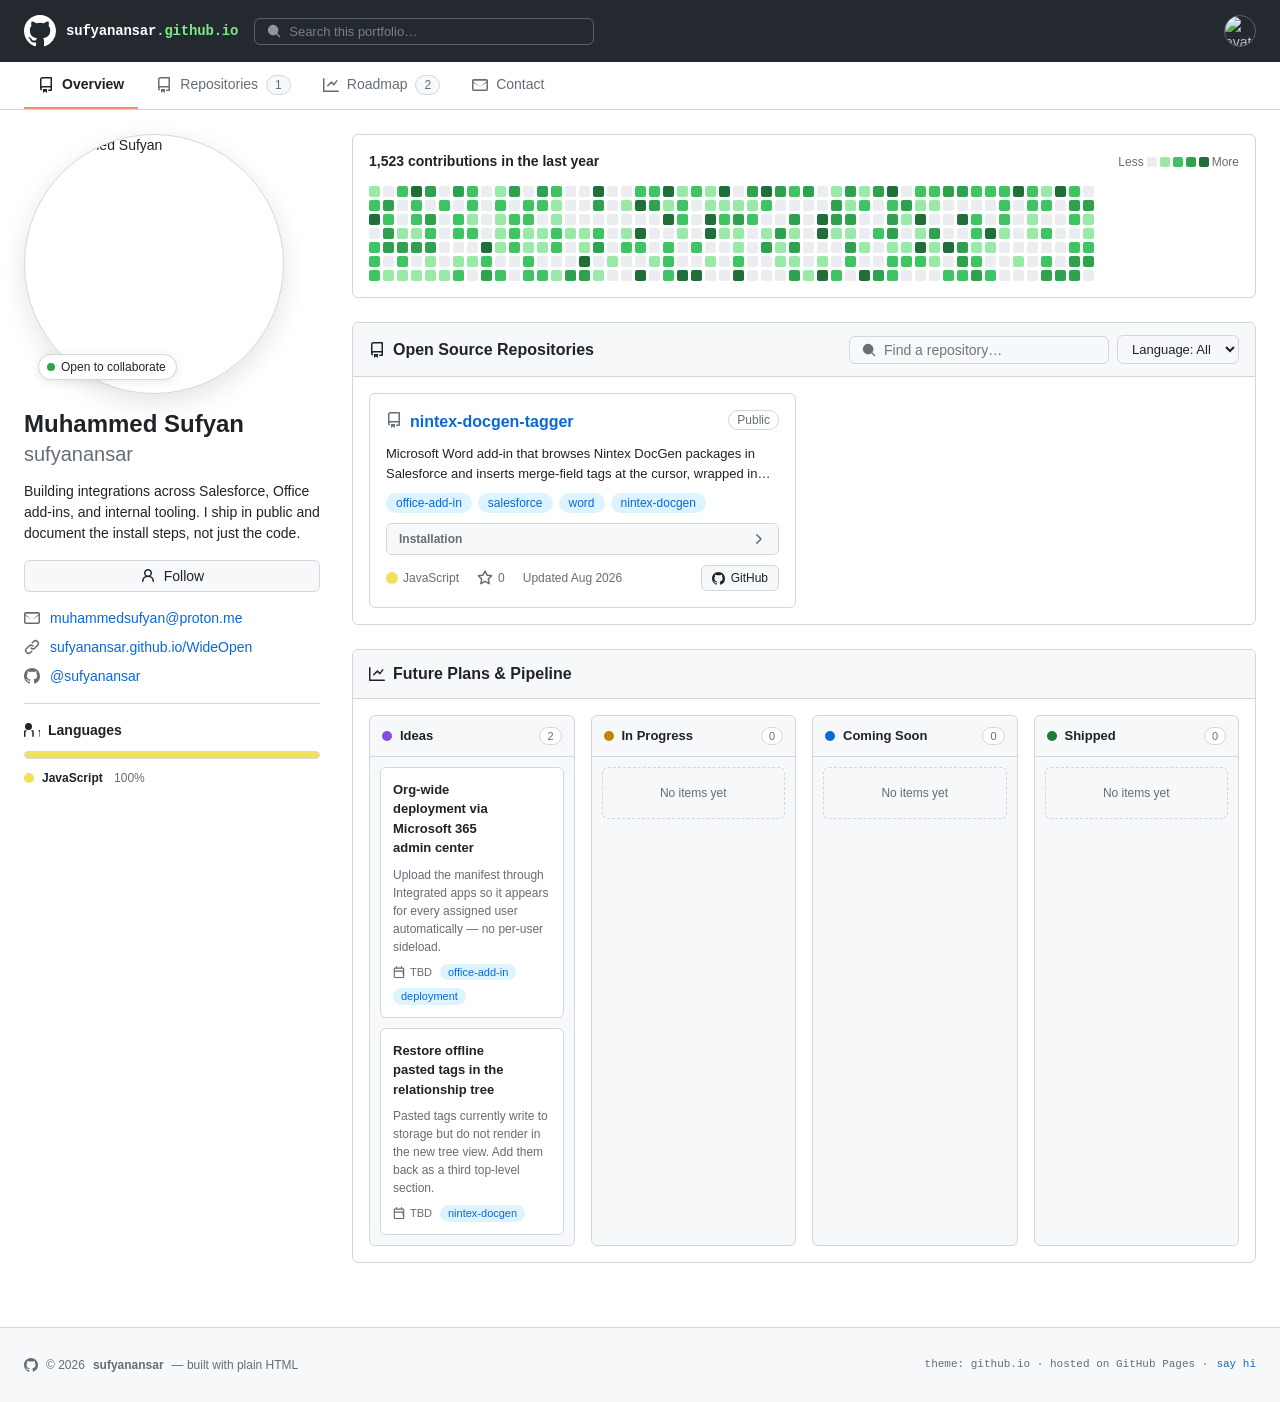
==== commit 3ecfc435: "io page update" ====
--- a/index.html
+++ b/index.html
@@ -251,10 +251,6 @@
       <input type="text" placeholder="Search this portfolio…" oninput="document.getElementById('repoSearch').value=this.value;renderRepos();">
     </div>
     <div class="gh-right">
-      <button class="gh-new" onclick="openProjectModal()">
-        <svg class="oct" viewBox="0 0 16 16"><path d="M8 2a.75.75 0 0 1 .75.75v4.5h4.5a.75.75 0 0 1 0 1.5h-4.5v4.5a.75.75 0 0 1-1.5 0v-4.5h-4.5a.75.75 0 0 1 0-1.5h4.5v-4.5A.75.75 0 0 1 8 2Z"/></svg>
-        New
-      </button>
       <span class="gh-avatar"><img src="https://avatars.githubusercontent.com/u/69829116?s=60&v=4" alt="avatar"></span>
     </div>
   </div>
@@ -287,7 +283,7 @@
     </button>
     <ul class="p-meta">
       <li><svg class="oct" viewBox="0 0 16 16"><path d="M1.75 2h12.5c.966 0 1.75.784 1.75 1.75v8.5A1.75 1.75 0 0 1 14.25 14H1.75A1.75 1.75 0 0 1 0 12.25v-8.5C0 2.784.784 2 1.75 2ZM1.5 12.251c0 .138.112.25.25.25h12.5a.25.25 0 0 0 .25-.25V5.664L8.47 9.39a.749.749 0 0 1-.94 0L1.5 5.664Zm13-8.251a.25.25 0 0 0-.25-.25H1.75a.25.25 0 0 0-.25.25v.75l6.5 4.875L14.5 4.51Z"/></svg><a href="mailto:muhammedsufyan@proton.me">muhammedsufyan@proton.me</a></li>
-      <li><svg class="oct" viewBox="0 0 16 16"><path d="M7.775 3.275l1.25-1.25a3.5 3.5 0 1 1 4.95 4.95l-2.5 2.5a3.5 3.5 0 0 1-4.95 0 .751.751 0 0 1 .018-1.042.751.751 0 0 1 1.042-.018 1.998 1.998 0 0 0 2.83 0l2.5-2.5a1.998 1.998 0 0 0-2.83-2.83l-1.25 1.25a.751.751 0 0 1-1.042-.018.751.751 0 0 1-.018-1.042Zm-4.69 9.64a1.998 1.998 0 0 0 2.83 0l1.25-1.25a.751.751 0 0 1 1.042.018.751.751 0 0 1 .018 1.042l-1.25 1.25a3.5 3.5 0 1 1-4.95-4.95l2.5-2.5a3.5 3.5 0 0 1 4.95 0 .751.751 0 0 1-.018 1.042.751.751 0 0 1-1.042.018 1.998 1.998 0 0 0-2.83 0l-2.5 2.5a1.998 1.998 0 0 0 0 2.83Z"/></svg><a href="#overview">sufyanansar.github.io</a></li>
+      <li><svg class="oct" viewBox="0 0 16 16"><path d="M7.775 3.275l1.25-1.25a3.5 3.5 0 1 1 4.95 4.95l-2.5 2.5a3.5 3.5 0 0 1-4.95 0 .751.751 0 0 1 .018-1.042.751.751 0 0 1 1.042-.018 1.998 1.998 0 0 0 2.83 0l2.5-2.5a1.998 1.998 0 0 0-2.83-2.83l-1.25 1.25a.751.751 0 0 1-1.042-.018.751.751 0 0 1-.018-1.042Zm-4.69 9.64a1.998 1.998 0 0 0 2.83 0l1.25-1.25a.751.751 0 0 1 1.042.018.751.751 0 0 1 .018 1.042l-1.25 1.25a3.5 3.5 0 1 1-4.95-4.95l2.5-2.5a3.5 3.5 0 0 1 4.95 0 .751.751 0 0 1-.018 1.042.751.751 0 0 1-1.042.018 1.998 1.998 0 0 0-2.83 0l-2.5 2.5a1.998 1.998 0 0 0 0 2.83Z"/></svg><a href="#overview">sufyanansar.github.io/WideOpen</a></li>
       <li><svg class="oct" viewBox="0 0 16 16"><path d="M8 0C3.58 0 0 3.58 0 8c0 3.54 2.29 6.53 5.47 7.59.4.07.55-.17.55-.38 0-.19-.01-.82-.01-1.49-2.01.37-2.53-.49-2.69-.94-.09-.23-.48-.94-.82-1.13-.28-.15-.68-.52-.01-.53.63-.01 1.08.58 1.23.82.72 1.21 1.87.87 2.33.66.07-.52.28-.87.51-1.07-1.78-.2-3.64-.89-3.64-3.95 0-.87.31-1.59.82-2.15-.08-.2-.36-1.02.08-2.12 0 0 .67-.21 2.2.82.64-.18 1.32-.27 2-.27s1.36.09 2 .27c1.53-1.04 2.2-.82 2.2-.82.44 1.1.16 1.92.08 2.12.51.56.82 1.27.82 2.15 0 3.07-1.87 3.75-3.65 3.95.29.25.54.73.54 1.48 0 1.07-.01 1.93-.01 2.2 0 .21.15.46.55.38A8.01 8.01 0 0 0 16 8c0-4.42-3.58-8-8-8z"/></svg><a href="https://github.com/sufyanansar" target="_blank" rel="noopener">@sufyanansar</a></li>
     </ul>
     <div class="divider"></div>
@@ -320,10 +316,6 @@
               <input type="text" id="repoSearch" placeholder="Find a repository…" oninput="renderRepos()">
             </div>
             <select class="gh-select" id="langFilter" onchange="renderRepos()"></select>
-            <button class="btn btn-green" onclick="openProjectModal()">
-              <svg class="oct" viewBox="0 0 16 16"><path d="M8 2a.75.75 0 0 1 .75.75v4.5h4.5a.75.75 0 0 1 0 1.5h-4.5v4.5a.75.75 0 0 1-1.5 0v-4.5h-4.5a.75.75 0 0 1 0-1.5h4.5v-4.5A.75.75 0 0 1 8 2Z"/></svg>
-              New
-            </button>
           </div>
         </div>
         <div class="repo-grid" id="repoGrid"></div>
@@ -335,10 +327,6 @@
       <div class="card-box">
         <div class="card-box-head">
           <h2><svg class="oct" viewBox="0 0 16 16"><path d="M1.5 1.75V13.5h13.75a.75.75 0 0 1 0 1.5H.75a.75.75 0 0 1-.75-.75V1.75a.75.75 0 0 1 1.5 0Zm12.78 2.53-2.75 3.75a.75.75 0 0 1-1.14.11L8.4 6.15 5.22 9.33a.749.749 0 0 1-1.06-1.06l3.75-3.75a.75.75 0 0 1 1.06 0l1.94 1.94 2.24-3.06a.75.75 0 1 1 1.21.88Z"/></svg>Future Plans &amp; Pipeline</h2>
-          <button class="btn" onclick="openPlanModal()">
-            <svg class="oct" viewBox="0 0 16 16"><path d="M8 2a.75.75 0 0 1 .75.75v4.5h4.5a.75.75 0 0 1 0 1.5h-4.5v4.5a.75.75 0 0 1-1.5 0v-4.5h-4.5a.75.75 0 0 1 0-1.5h4.5v-4.5A.75.75 0 0 1 8 2Z"/></svg>
-            Add plan
-          </button>
         </div>
         <div class="board" id="board"></div>
       </div>
@@ -353,63 +341,6 @@
     <span class="fl mono">theme: github.io · hosted on GitHub Pages · <a href="mailto:muhammedsufyan@proton.me">say hi</a></span>
   </div>
 </footer>
-
-<!-- ================= PROJECT MODAL ================= -->
-<div class="overlay" id="projectOverlay" onclick="if(event.target===this)closeProjectModal()">
-  <div class="modal">
-    <div class="modal-head"><h3 id="projModalTitle">Create a new repository</h3>
-      <button class="icon-btn" onclick="closeProjectModal()" style="width:30px;height:30px"><svg class="oct" viewBox="0 0 16 16"><path d="M3.72 3.72a.75.75 0 0 1 1.06 0L8 6.94l3.22-3.22a.75.75 0 1 1 1.06 1.06L9.06 8l3.22 3.22a.75.75 0 1 1-1.06 1.06L8 9.06l-3.22 3.22a.75.75 0 0 1-1.06-1.06L6.94 8 3.72 4.78a.75.75 0 0 1 0-1.06Z"/></svg></button>
-    </div>
-    <form id="projectForm" onsubmit="saveProject(event)">
-      <div class="modal-body">
-        <div class="field"><label>Repository name <b>*</b></label><input type="text" id="pName" placeholder="my-awesome-project" required></div>
-        <div class="field"><label>GitHub repository URL <b>*</b></label><input type="url" id="pRepo" placeholder="https://github.com/username/repo" required><div class="hint">The public repo this card links to.</div></div>
-        <div class="field-row">
-          <div class="field"><label>Primary language</label><select id="pLang"></select></div>
-          <div class="field"><label>Stars</label><input type="number" id="pStars" min="0" value="0"></div>
-        </div>
-        <div class="field"><label>Description</label><textarea id="pDesc" style="font-family:var(--sans);font-size:14px" placeholder="Short summary shown on the card"></textarea></div>
-        <div class="field"><label>Installation instructions <b>*</b></label><textarea id="pInstall" placeholder="git clone https://github.com/username/repo.git&#10;cd repo&#10;npm install &amp;&amp; npm run build" required></textarea></div>
-        <div class="field"><label>Topics</label><input type="text" id="pTags" placeholder="cli, typescript, devtools (comma separated)"></div>
-      </div>
-      <div class="modal-foot">
-        <button type="button" class="btn" onclick="closeProjectModal()">Cancel</button>
-        <button type="submit" class="btn btn-green" id="projSubmitBtn">Create repository</button>
-      </div>
-    </form>
-  </div>
-</div>
-
-<!-- ================= PLAN MODAL ================= -->
-<div class="overlay" id="planOverlay" onclick="if(event.target===this)closePlanModal()">
-  <div class="modal">
-    <div class="modal-head"><h3 id="planModalTitle">Add a plan to the pipeline</h3>
-      <button class="icon-btn" onclick="closePlanModal()" style="width:30px;height:30px"><svg class="oct" viewBox="0 0 16 16"><path d="M3.72 3.72a.75.75 0 0 1 1.06 0L8 6.94l3.22-3.22a.75.75 0 1 1 1.06 1.06L9.06 8l3.22 3.22a.75.75 0 1 1-1.06 1.06L8 9.06l-3.22 3.22a.75.75 0 0 1-1.06-1.06L6.94 8 3.72 4.78a.75.75 0 0 1 0-1.06Z"/></svg></button>
-    </div>
-    <form id="planForm" onsubmit="savePlan(event)">
-      <div class="modal-body">
-        <div class="field"><label>What are you planning to develop? <b>*</b></label><input type="text" id="plTitle" placeholder="e.g. Realtime collaboration engine" required></div>
-        <div class="field-row">
-          <div class="field"><label>Board column</label>
-            <select id="plStatus">
-              <option value="idea">💡 Ideas</option>
-              <option value="dev">🛠 In Progress</option>
-              <option value="soon">🚀 Coming Soon</option>
-              <option value="shipped">✅ Shipped</option>
-            </select>
-          </div>
-          <div class="field"><label>Target / ETA</label><input type="text" id="plEta" placeholder="Q4 2026"></div>
-        </div>
-        <div class="field"><label>Details</label><textarea id="plDesc" style="font-family:var(--sans);font-size:14px" placeholder="Goals, tech stack, milestones — the work in the pipeline."></textarea></div>
-        <div class="field"><label>Topics</label><input type="text" id="plTags" placeholder="rust, wasm (comma separated)"></div>
-      </div>
-      <div class="modal-foot">
-        <button type="button" class="btn" onclick="closePlanModal()">Cancel</button>
-        <button type="submit" class="btn btn-green" id="planSubmitBtn">Add to board</button>
-      </div>
-    </form>
-  </div>
-</div>
 
 <div class="toast-zone" id="toastZone"></div>
 
@@ -443,7 +374,7 @@
 ];
 
 let projects=load(LS_P,seedProjects), plans=load(LS_PL,seedPlans);
-let editingProjectId=null, editingPlanId=null, following=false;
+let following=false;
 
 function load(k,f){try{const r=localStorage.getItem(k);if(r)return JSON.parse(r);}catch(e){} localStorage.setItem(k,JSON.stringify(f));return JSON.parse(JSON.stringify(f));}
 const saveP=()=>localStorage.setItem(LS_P,JSON.stringify(projects));
@@ -531,7 +462,7 @@
     return (!q||hay.includes(q)) && (!lf||p.language===lf);
   });
   if(!list.length){
-    grid.innerHTML='<div class="empty"><b>'+(q||lf?'No repositories matched':'No repositories yet')+'</b><p>'+(q||lf?'Try a different search or filter.':'Create your first open source repository card with install instructions.')+'</p>'+(q||lf?'':'<button class="btn btn-green" onclick="openProjectModal()">Create repository</button>')+'</div>';
+    grid.innerHTML='<div class="empty"><b>'+(q||lf?'No repositories matched':'No repositories yet')+'</b><p>'+(q||lf?'Try a different search or filter.':'No repositories to show yet.')+'</p></div>';
   }else{
     grid.innerHTML=list.map(p=>{
       const col=LANG_COLORS[p.language]||LANG_COLORS.Other;
@@ -539,7 +470,6 @@
       const mon=d.toLocaleString('en',{month:'short',year:'numeric'});
       return '<article class="repo-card">'
         +'<div class="repo-top">'+IC.repo+'<a class="repo-name" href="'+esc(p.repo)+'" target="_blank" rel="noopener">'+esc(p.name)+'</a><span class="badge-public">Public</span></div>'
-        +'<div class="repo-actions"><button class="icon-btn" title="Edit" onclick="editProject(\''+p.id+'\')">'+IC.edit+'</button><button class="icon-btn del" title="Delete" onclick="deleteProject(\''+p.id+'\')">'+IC.trash+'</button></div>'
         +(p.desc?'<p class="repo-desc">'+esc(p.desc)+'</p>':'')
         +((p.tags&&p.tags.length)?'<div class="topics">'+p.tags.map(t=>'<span class="topic">'+esc(t)+'</span>').join('')+'</div>':'')
         +'<div class="install"><details><summary><span>Installation</span>'+IC.chev+'</summary><div class="install-body"><pre>'+esc(p.install)+'</pre><button class="copy-btn" onclick="copyInstall(\''+p.id+'\',this)">'+IC.copy+' copy</button></div></details></div>'
@@ -573,11 +503,10 @@
   board.innerHTML=BOARD_COLS.map(c=>{
     const items=plans.filter(pl=>pl.status===c.key);
     return '<div class="board-col">'
-      +'<div class="board-col-head"><span class="cdot" style="background:'+c.dot+'"></span>'+c.label+'<span class="cnt">'+items.length+'</span><button class="add-mini" title="Add to '+c.label+'" onclick="openPlanModal(\''+c.key+'\')">'+IC.plus+'</button></div>'
+      +'<div class="board-col-head"><span class="cdot" style="background:'+c.dot+'"></span>'+c.label+'<span class="cnt">'+items.length+'</span></div>'
       +'<div class="board-col-body">'
       +(items.length?items.map(pl=>
         '<div class="plan-card">'
-          +'<div class="plan-actions"><button class="icon-btn" title="Edit" onclick="editPlan(\''+pl.id+'\')">'+IC.edit+'</button><button class="icon-btn del" title="Delete" onclick="deletePlan(\''+pl.id+'\')">'+IC.trash+'</button></div>'
           +'<div class="plan-title">'+esc(pl.title)+'</div>'
           +(pl.desc?'<div class="plan-desc">'+esc(pl.desc)+'</div>':'')
           +'<div class="plan-foot">'
@@ -591,115 +520,18 @@
   document.getElementById('tabPlanCount').textContent=plans.length;
 }
 
-/* ================= PROJECT MODAL ================= */
-function fillLangSelect(){
-  document.getElementById('pLang').innerHTML=Object.keys(LANG_COLORS).map(l=>'<option>'+l+'</option>').join('');
-}
-function openProjectModal(){
-  editingProjectId=null;
-  document.getElementById('projectForm').reset();
-  document.getElementById('pStars').value=0;
-  document.getElementById('projModalTitle').textContent='Create a new repository';
-  document.getElementById('projSubmitBtn').textContent='Create repository';
-  document.getElementById('projectOverlay').classList.add('open');
-  setTimeout(()=>document.getElementById('pName').focus(),180);
-}
-function closeProjectModal(){document.getElementById('projectOverlay').classList.remove('open');}
-function editProject(id){
-  const p=projects.find(x=>x.id===id);if(!p)return;
-  editingProjectId=id;
-  document.getElementById('pName').value=p.name;
-  document.getElementById('pRepo').value=p.repo;
-  document.getElementById('pLang').value=p.language;
-  document.getElementById('pStars').value=p.stars;
-  document.getElementById('pDesc').value=p.desc||'';
-  document.getElementById('pInstall').value=p.install||'';
-  document.getElementById('pTags').value=(p.tags||[]).join(', ');
-  document.getElementById('projModalTitle').textContent='Edit repository';
-  document.getElementById('projSubmitBtn').textContent='Save changes';
-  document.getElementById('projectOverlay').classList.add('open');
-}
-function saveProject(e){
-  e.preventDefault();
-  const name=document.getElementById('pName').value.trim();
-  const repo=document.getElementById('pRepo').value.trim();
-  const install=document.getElementById('pInstall').value.trim();
-  if(!name||!repo||!install){toast('Name, repo URL and install steps are required');return;}
-  if(!/^https?:\/\/(www\.)?github\.com\/.+/i.test(repo)){toast('Please enter a valid github.com URL');return;}
-  const data={name,repo,install,
-    language:document.getElementById('pLang').value,
-    stars:Math.max(0,parseInt(document.getElementById('pStars').value)||0),
-    desc:document.getElementById('pDesc').value.trim(),
-    tags:document.getElementById('pTags').value.split(',').map(t=>t.trim()).filter(Boolean),
-    updated:new Date().toISOString().slice(0,10)};
-  if(editingProjectId){Object.assign(projects.find(x=>x.id===editingProjectId),data);toast('Repository updated ✓');}
-  else{projects.unshift(Object.assign({id:uid(),starred:false},data));toast('Repository created ✓');}
-  saveP();renderRepos();closeProjectModal();
-}
-function deleteProject(id){
-  const p=projects.find(x=>x.id===id);if(!p)return;
-  if(confirm('Delete "'+p.name+'" from your portfolio?')){
-    projects=projects.filter(x=>x.id!==id);saveP();renderRepos();toast('Repository deleted');
-  }
-}
-
-/* ================= PLAN MODAL ================= */
-function openPlanModal(preset){
-  editingPlanId=null;
-  document.getElementById('planForm').reset();
-  if(preset)document.getElementById('plStatus').value=preset;
-  document.getElementById('planModalTitle').textContent='Add a plan to the pipeline';
-  document.getElementById('planSubmitBtn').textContent='Add to board';
-  document.getElementById('planOverlay').classList.add('open');
-  setTimeout(()=>document.getElementById('plTitle').focus(),180);
-}
-function closePlanModal(){document.getElementById('planOverlay').classList.remove('open');}
-function editPlan(id){
-  const pl=plans.find(x=>x.id===id);if(!pl)return;
-  editingPlanId=id;
-  document.getElementById('plTitle').value=pl.title;
-  document.getElementById('plStatus').value=pl.status;
-  document.getElementById('plEta').value=pl.eta||'';
-  document.getElementById('plDesc').value=pl.desc||'';
-  document.getElementById('plTags').value=(pl.tags||[]).join(', ');
-  document.getElementById('planModalTitle').textContent='Edit plan';
-  document.getElementById('planSubmitBtn').textContent='Save changes';
-  document.getElementById('planOverlay').classList.add('open');
-}
-function savePlan(e){
-  e.preventDefault();
-  const title=document.getElementById('plTitle').value.trim();
-  if(!title){toast('Please give your plan a title');return;}
-  const data={title,
-    status:document.getElementById('plStatus').value,
-    eta:document.getElementById('plEta').value.trim(),
-    desc:document.getElementById('plDesc').value.trim(),
-    tags:document.getElementById('plTags').value.split(',').map(t=>t.trim()).filter(Boolean)};
-  if(editingPlanId){Object.assign(plans.find(x=>x.id===editingPlanId),data);toast('Plan updated ✓');}
-  else{plans.unshift(Object.assign({id:uid()},data));toast('Added to the pipeline ✓');}
-  saveL();renderBoard();closePlanModal();
-}
-function deletePlan(id){
-  const pl=plans.find(x=>x.id===id);if(!pl)return;
-  if(confirm('Remove "'+pl.title+'" from the pipeline?')){
-    plans=plans.filter(x=>x.id!==id);saveL();renderBoard();toast('Plan removed');
-  }
-}
-
 /* ================= MISC ================= */
 function toggleFollow(){
   following=!following;
   document.getElementById('followLabel').textContent=following?'Following':'Follow';
   toast(following?'You are now following sufyanansar':'Unfollowed');
 }
-document.addEventListener('keydown',e=>{if(e.key==='Escape'){closeProjectModal();closePlanModal();}});
 document.querySelectorAll('.tab').forEach(t=>t.addEventListener('click',()=>{
   document.querySelectorAll('.tab').forEach(x=>x.classList.remove('active'));
   t.classList.add('active');
 }));
 
 /* ================= INIT ================= */
-fillLangSelect();
 renderGraph();
 renderRepos();
 renderBoard();
